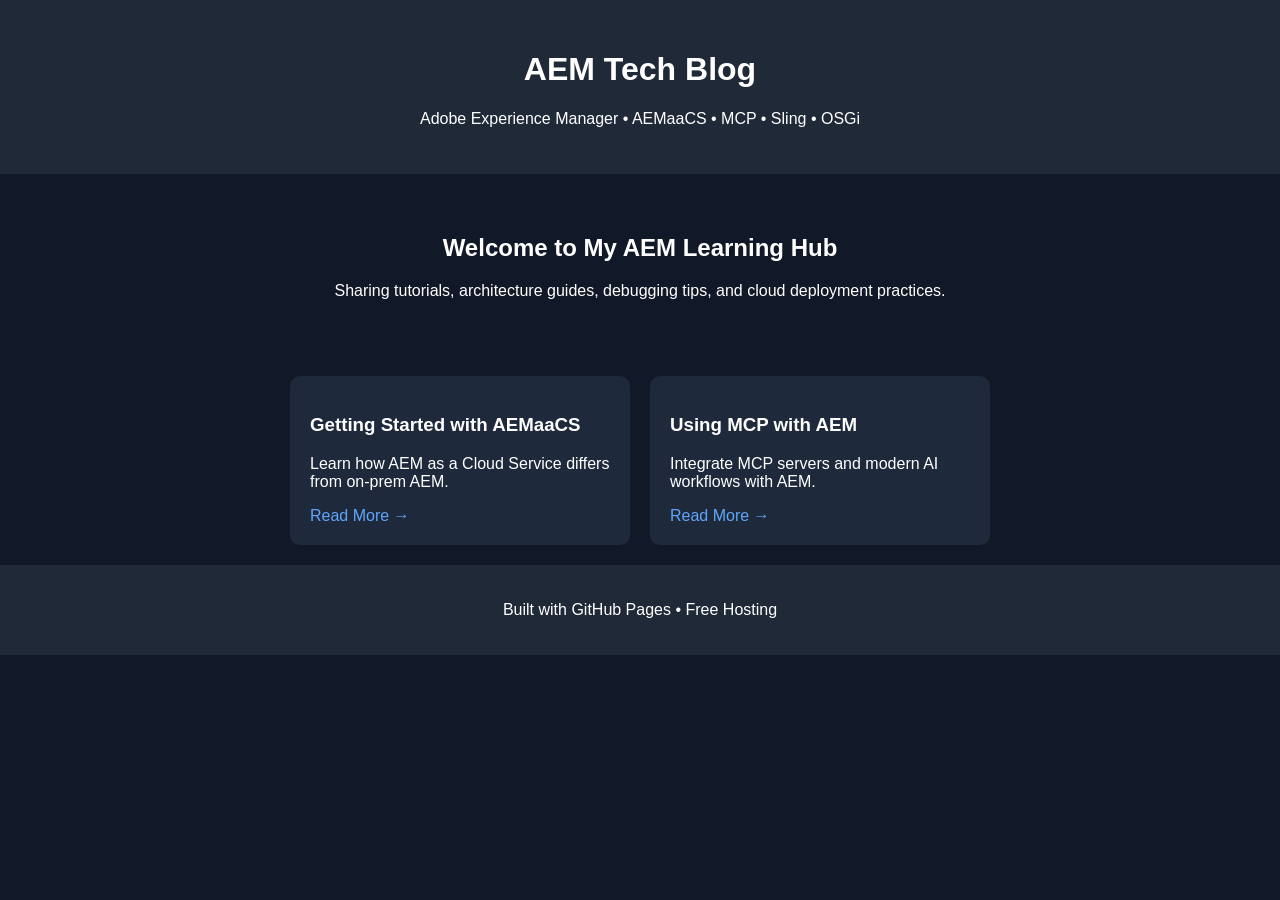
==== index.html @ c98680f0 "Initial blog setup" ====
<!DOCTYPE html>
<html lang="en">
<head>
  <meta charset="UTF-8">
  <meta name="viewport" content="width=device-width, initial-scale=1.0">
  <title>AEM Tech Blog</title>
  <link rel="stylesheet" href="style.css">
</head>
<body>
  <header>
    <h1>AEM Tech Blog</h1>
    <p>Adobe Experience Manager • AEMaaCS • MCP • Sling • OSGi</p>
  </header>

  <main>
    <section class="hero">
      <h2>Welcome to My AEM Learning Hub</h2>
      <p>Sharing tutorials, architecture guides, debugging tips, and cloud deployment practices.</p>
    </section>

    <section class="blogs">
      <div class="card">
        <h3>Getting Started with AEMaaCS</h3>
        <p>Learn how AEM as a Cloud Service differs from on-prem AEM.</p>
        <a href="blogs/aemaacs-guide.html">Read More →</a>
      </div>

      <div class="card">
        <h3>Using MCP with AEM</h3>
        <p>Integrate MCP servers and modern AI workflows with AEM.</p>
        <a href="blogs/mcp-guide.html">Read More →</a>
      </div>
    </section>
  </main>

  <footer>
    <p>Built with GitHub Pages • Free Hosting</p>
  </footer>
</body>
</html>
---- style.css ----
body {
  margin: 0;
  font-family: Arial, sans-serif;
  background: #111827;
  color: white;
}

header {
  background: #1f2937;
  padding: 30px;
  text-align: center;
}

.hero {
  padding: 40px;
  text-align: center;
}

.blogs {
  display: flex;
  gap: 20px;
  justify-content: center;
  padding: 20px;
  flex-wrap: wrap;
}

.card {
  background: #1e293b;
  padding: 20px;
  border-radius: 10px;
  width: 300px;
}

.card a {
  color: #60a5fa;
  text-decoration: none;
}

footer {
  text-align: center;
  padding: 20px;
  background: #1f2937;
}
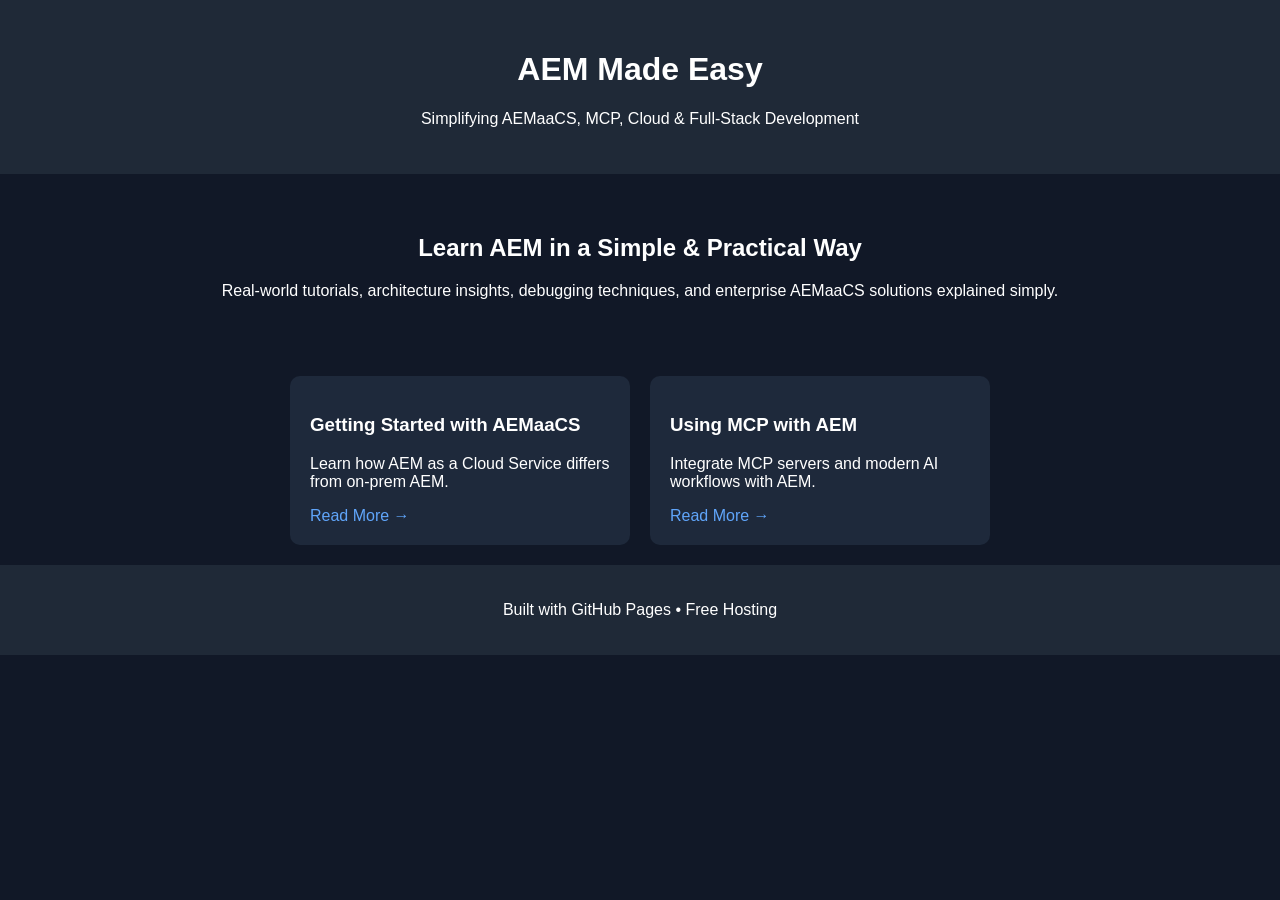
==== commit 580e75c8: "Update index.html" ====
--- a/index.html
+++ b/index.html
@@ -4,19 +4,19 @@
 <head>
   <meta charset="UTF-8">
   <meta name="viewport" content="width=device-width, initial-scale=1.0">
-  <title>AEM Tech Blog</title>
+  <title>AEM Made Easy</title>
   <link rel="stylesheet" href="style.css">
 </head>
 <body>
   <header>
-    <h1>AEM Tech Blog</h1>
-    <p>Adobe Experience Manager • AEMaaCS • MCP • Sling • OSGi</p>
+    <h1>AEM Made Easy</h1>
+    <p>Simplifying AEMaaCS, MCP, Cloud & Full-Stack Development</p>
   </header>
 
   <main>
     <section class="hero">
-      <h2>Welcome to My AEM Learning Hub</h2>
-      <p>Sharing tutorials, architecture guides, debugging tips, and cloud deployment practices.</p>
+      <h2>Learn AEM in a Simple & Practical Way</h2>
+      <p>Real-world tutorials, architecture insights, debugging techniques, and enterprise AEMaaCS solutions explained simply.</p>
     </section>
 
     <section class="blogs">
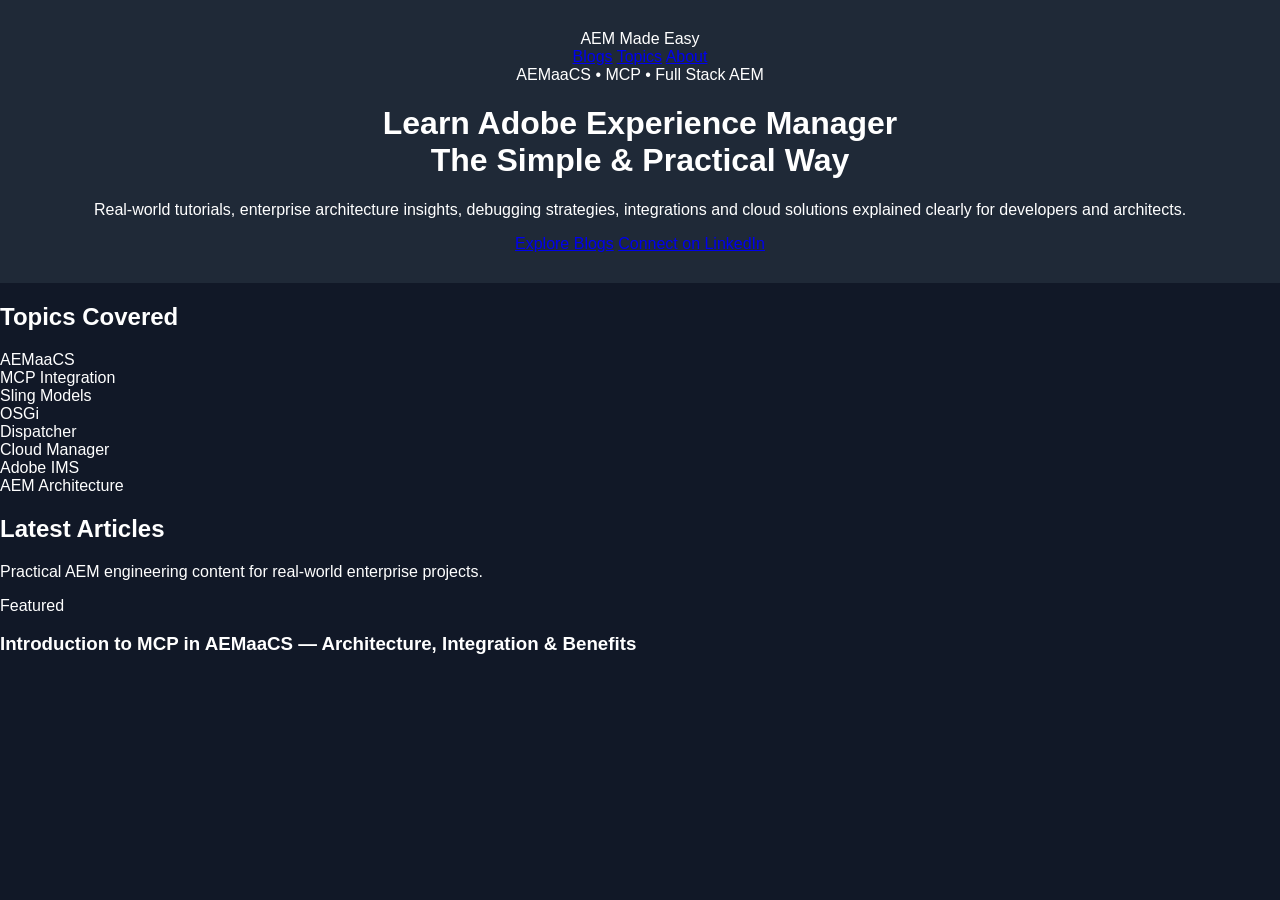
==== commit 9ab27b2a: "Update index.html" ====
--- a/index.html
+++ b/index.html
@@ -1,41 +1,77 @@
-
 <!DOCTYPE html>
 <html lang="en">
 <head>
   <meta charset="UTF-8">
   <meta name="viewport" content="width=device-width, initial-scale=1.0">
+  <meta name="description" content="AEM Made Easy - Learn AEMaaCS, MCP, Sling Models, Dispatcher, OSGi and Enterprise Adobe Experience Manager concepts in a simple and practical way.">
   <title>AEM Made Easy</title>
   <link rel="stylesheet" href="style.css">
+  <link rel="preconnect" href="https://fonts.googleapis.com">
+  <link rel="preconnect" href="https://fonts.gstatic.com" crossorigin>
+  <link href="https://fonts.googleapis.com/css2?family=Inter:wght@300;400;500;600;700;800&display=swap" rel="stylesheet">
 </head>
 <body>
-  <header>
-    <h1>AEM Made Easy</h1>
-    <p>Simplifying AEMaaCS, MCP, Cloud & Full-Stack Development</p>
+
+  <header class="hero-section">
+    <nav class="navbar">
+      <div class="logo">AEM Made Easy</div>
+
+      <div class="nav-links">
+        <a href="#blogs">Blogs</a>
+        <a href="#topics">Topics</a>
+        <a href="#about">About</a>
+      </div>
+    </nav>
+
+    <div class="hero-content">
+      <span class="badge">AEMaaCS • MCP • Full Stack AEM</span>
+
+      <h1>
+        Learn Adobe Experience Manager <br>
+        The Simple & Practical Way
+      </h1>
+
+      <p>
+        Real-world tutorials, enterprise architecture insights, debugging strategies,
+        integrations and cloud solutions explained clearly for developers and architects.
+      </p>
+
+      <div class="hero-buttons">
+        <a href="#blogs" class="primary-btn">Explore Blogs</a>
+        <a href="https://www.linkedin.com/" class="secondary-btn">Connect on LinkedIn</a>
+      </div>
+    </div>
   </header>
 
-  <main>
-    <section class="hero">
-      <h2>Learn AEM in a Simple & Practical Way</h2>
-      <p>Real-world tutorials, architecture insights, debugging techniques, and enterprise AEMaaCS solutions explained simply.</p>
-    </section>
 
-    <section class="blogs">
-      <div class="card">
-        <h3>Getting Started with AEMaaCS</h3>
-        <p>Learn how AEM as a Cloud Service differs from on-prem AEM.</p>
-        <a href="blogs/aemaacs-guide.html">Read More →</a>
-      </div>
+  <section class="topics-section" id="topics">
+    <h2>Topics Covered</h2>
 
-      <div class="card">
-        <h3>Using MCP with AEM</h3>
-        <p>Integrate MCP servers and modern AI workflows with AEM.</p>
-        <a href="blogs/mcp-guide.html">Read More →</a>
-      </div>
-    </section>
-  </main>
+    <div class="topics-grid">
+      <div class="topic-card">AEMaaCS</div>
+      <div class="topic-card">MCP Integration</div>
+      <div class="topic-card">Sling Models</div>
+      <div class="topic-card">OSGi</div>
+      <div class="topic-card">Dispatcher</div>
+      <div class="topic-card">Cloud Manager</div>
+      <div class="topic-card">Adobe IMS</div>
+      <div class="topic-card">AEM Architecture</div>
+    </div>
+  </section>
 
-  <footer>
-    <p>Built with GitHub Pages • Free Hosting</p>
-  </footer>
-</body>
+
+  <section class="blogs-section" id="blogs">
+    <div class="section-header">
+      <h2>Latest Articles</h2>
+      <p>Practical AEM engineering content for real-world enterprise projects.</p>
+    </div>
+
+    <div class="blog-grid">
+
+      <div class="blog-card featured-card">
+        <div class="tag">Featured</div>
+
+        <h3>
+          Introduction to MCP in AEMaaCS — Architecture, Integration & Benefits
+        </h3>
 </html>
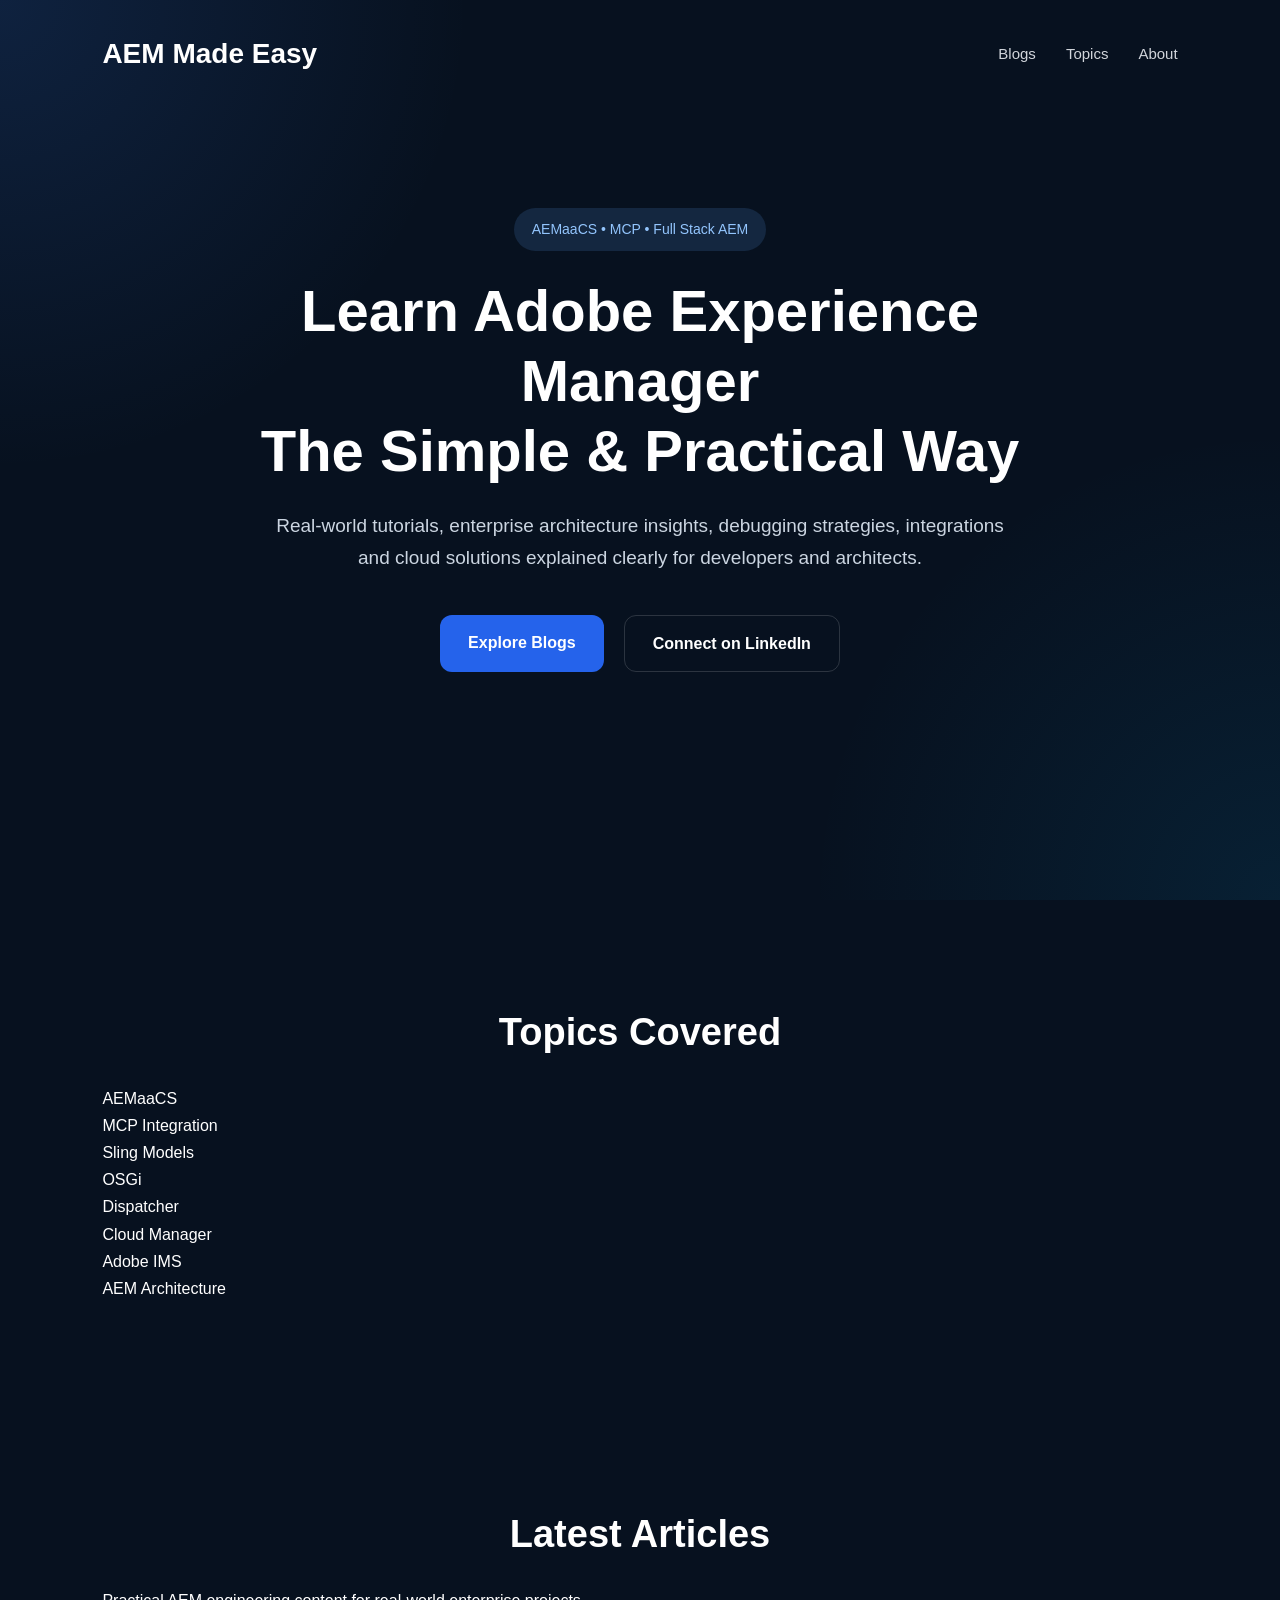
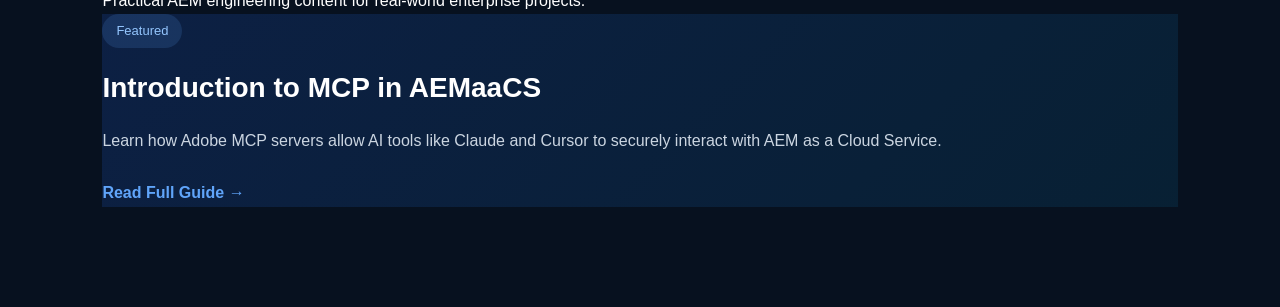
==== commit a286b3b5: "Update index.html" ====
--- a/index.html
+++ b/index.html
@@ -72,6 +72,15 @@
         <div class="tag">Featured</div>
 
         <h3>
-          Introduction to MCP in AEMaaCS — Architecture, Integration & Benefits
-        </h3>
+Introduction to MCP in AEMaaCS
+</h3>
+
+<p>
+Learn how Adobe MCP servers allow AI tools like Claude and Cursor
+to securely interact with AEM as a Cloud Service.
+</p>
+
+<a href="blogs/mcp-guide.html">
+Read Full Guide →
+</a>
 </html>
--- a/style.css
+++ b/style.css
@@ -1,44 +1,260 @@
+* {
+  margin: 0;
+  padding: 0;
+  box-sizing: border-box;
+}
+
+html {
+  scroll-behavior: smooth;
+}
 
 body {
-  margin: 0;
-  font-family: Arial, sans-serif;
-  background: #111827;
+  font-family: 'Inter', sans-serif;
+  background: #07111f;
+  color: #ffffff;
+  line-height: 1.7;
+}
+
+
+a {
+  text-decoration: none;
+}
+
+
+.hero-section {
+  min-height: 100vh;
+  padding: 30px 8%;
+  background:
+    radial-gradient(circle at top left, rgba(59,130,246,0.15), transparent 30%),
+    radial-gradient(circle at bottom right, rgba(14,165,233,0.10), transparent 30%),
+    #07111f;
+}
+
+
+.navbar {
+  display: flex;
+  justify-content: space-between;
+  align-items: center;
+  margin-bottom: 80px;
+}
+
+.logo {
+  font-size: 28px;
+  font-weight: 800;
+  color: #ffffff;
+}
+
+.nav-links {
+  display: flex;
+  gap: 30px;
+}
+
+.nav-links a {
+  color: #d1d5db;
+  font-size: 15px;
+  transition: 0.3s;
+}
+
+.nav-links a:hover {
+  color: #60a5fa;
+}
+
+
+.hero-content {
+  max-width: 850px;
+  margin: auto;
+  text-align: center;
+  padding-top: 50px;
+}
+
+
+.badge {
+  display: inline-block;
+  background: rgba(96,165,250,0.15);
+  color: #93c5fd;
+  padding: 10px 18px;
+  border-radius: 999px;
+  font-size: 14px;
+  margin-bottom: 25px;
+}
+
+.hero-content h1 {
+  font-size: 58px;
+  line-height: 1.2;
+  margin-bottom: 25px;
+  font-weight: 800;
+}
+
+.hero-content p {
+  color: #cbd5e1;
+  font-size: 19px;
+  max-width: 760px;
+  margin: auto;
+}
+
+.hero-buttons {
+  margin-top: 40px;
+  display: flex;
+  justify-content: center;
+  gap: 20px;
+  flex-wrap: wrap;
+}
+
+.primary-btn,
+.secondary-btn {
+  padding: 14px 28px;
+  border-radius: 12px;
+  font-weight: 600;
+  transition: 0.3s ease;
+}
+
+.primary-btn {
+  background: #2563eb;
   color: white;
 }
 
-header {
-  background: #1f2937;
+.primary-btn:hover {
+  transform: translateY(-2px);
+}
+
+.secondary-btn {
+  border: 1px solid rgba(255,255,255,0.15);
+  color: white;
+}
+
+.secondary-btn:hover {
+  background: rgba(255,255,255,0.05);
+}
+
+
+.topics-section,
+.blogs-section,
+.about-section {
+  padding: 100px 8%;
+}
+
+.topics-section h2,
+.section-header h2,
+.about-box h2 {
+  font-size: 38px;
+  margin-bottom: 20px;
+  text-align: center;
+}
+
+.featured-card {
+  background: linear-gradient(
+    135deg,
+    rgba(37,99,235,0.18),
+    rgba(14,165,233,0.10)
+  );
+}
+
+.tag {
+  display: inline-block;
+  background: rgba(96,165,250,0.15);
+  color: #93c5fd;
+  padding: 6px 14px;
+  border-radius: 999px;
+  font-size: 13px;
+  margin-bottom: 20px;
+}
+
+.blog-card h3 {
+  font-size: 28px;
+  margin-bottom: 20px;
+  line-height: 1.4;
+}
+
+.blog-card p {
+  color: #cbd5e1;
+  margin-bottom: 25px;
+}
+
+.blog-card a {
+  color: #60a5fa;
+  font-weight: 600;
+}
+
+.about-box {
+  max-width: 900px;
+  margin: auto;
+  text-align: center;
+}
+
+.about-box p {
+  color: #cbd5e1;
+  margin-top: 20px;
+  font-size: 18px;
+}
+
+footer {
+  border-top: 1px solid rgba(255,255,255,0.08);
+  text-align: center;
   padding: 30px;
-  text-align: center;
-}
-
-.hero {
-  padding: 40px;
-  text-align: center;
-}
-
-.blogs {
-  display: flex;
-  gap: 20px;
-  justify-content: center;
-  padding: 20px;
-  flex-wrap: wrap;
-}
-
-.card {
-  background: #1e293b;
-  padding: 20px;
-  border-radius: 10px;
-  width: 300px;
-}
-
-.card a {
-  color: #60a5fa;
-  text-decoration: none;
-}
-
-footer {
-  text-align: center;
-  padding: 20px;
-  background: #1f2937;
-}
+  color: #94a3b8;
+}
+.blog-container {
+  max-width: 900px;
+  margin: auto;
+  padding: 80px 20px;
+}
+
+.blog-container h1 {
+  font-size: 52px;
+  margin-bottom: 20px;
+  line-height: 1.2;
+}
+
+.blog-subtitle {
+  font-size: 20px;
+  color: #cbd5e1;
+  margin-bottom: 40px;
+}
+
+.blog-container h2 {
+  margin-top: 60px;
+  margin-bottom: 20px;
+  font-size: 34px;
+}
+
+.blog-container p,
+.blog-container li {
+  color: #d1d5db;
+  font-size: 18px;
+  line-height: 1.8;
+}
+
+.blog-container ul {
+  margin-top: 20px;
+  padding-left: 25px;
+}
+
+.blog-image {
+  width: 100%;
+  border-radius: 20px;
+  margin: 40px 0;
+}
+
+
+@media (max-width: 768px) {
+
+  .navbar {
+    flex-direction: column;
+    gap: 20px;
+  }
+
+  .hero-content h1 {
+    font-size: 40px;
+  }
+
+  .hero-content p {
+    font-size: 17px;
+  }
+
+  .topics-section,
+  .blogs-section,
+  .about-section {
+    padding: 80px 6%;
+  }
+
+}
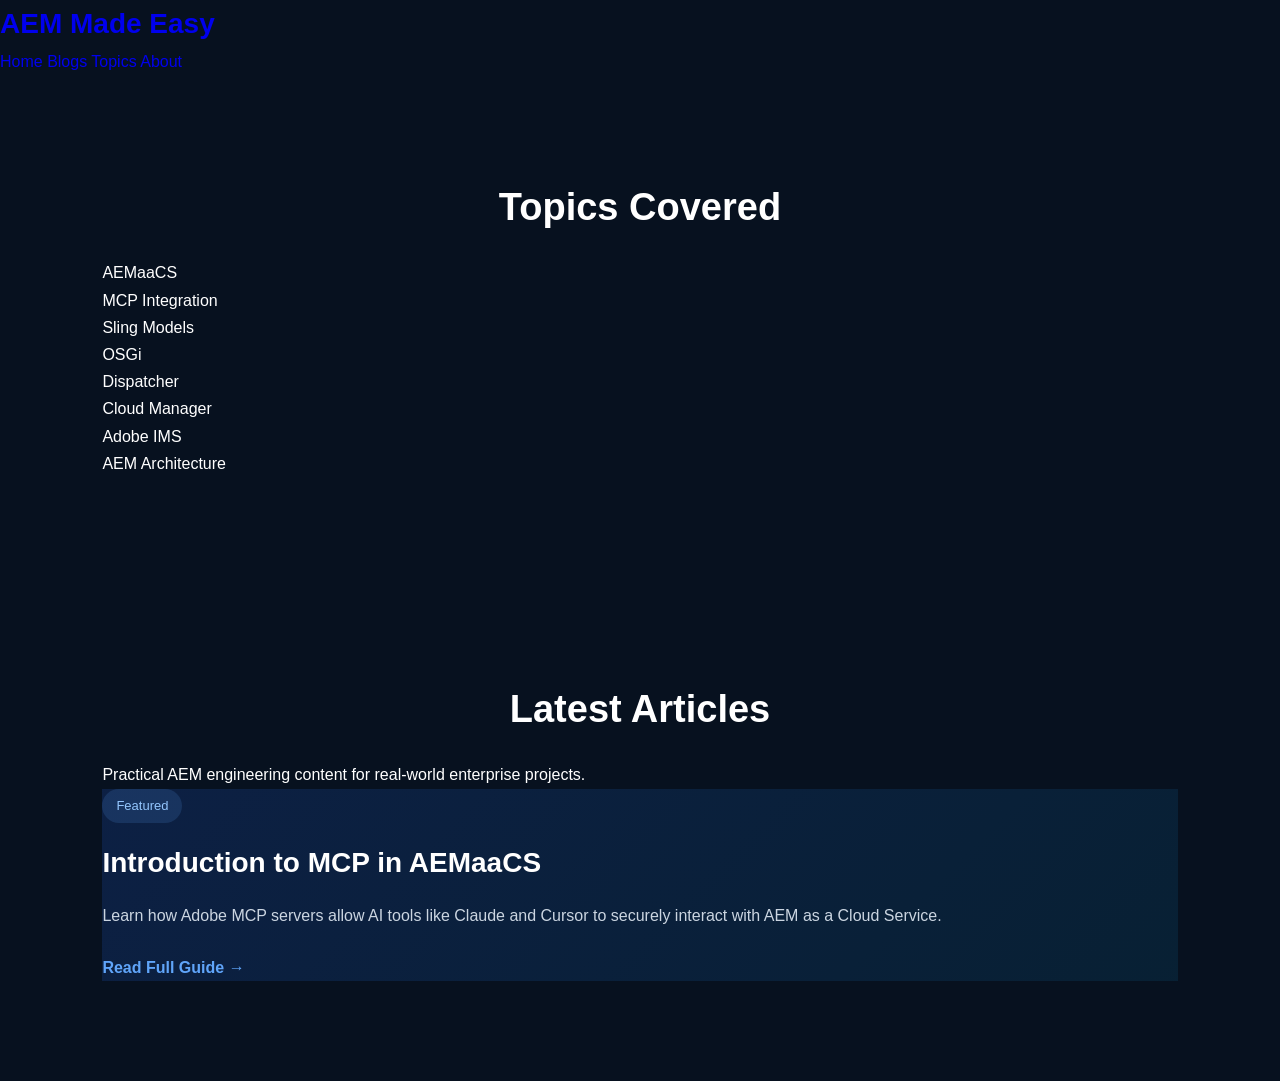
==== commit 4404b443: "Update index.html" ====
--- a/index.html
+++ b/index.html
@@ -12,36 +12,39 @@
 </head>
 <body>
 
-  <header class="hero-section">
-    <nav class="navbar">
-      <div class="logo">AEM Made Easy</div>
+<header class="site-header">
 
-      <div class="nav-links">
-        <a href="#blogs">Blogs</a>
-        <a href="#topics">Topics</a>
-        <a href="#about">About</a>
-      </div>
+  <div class="header-container">
+
+    <div class="logo">
+      <a href="../index.html">
+        AEM Made Easy
+      </a>
+    </div>
+
+    <nav class="nav-menu">
+
+      <a href="../index.html">
+        Home
+      </a>
+
+      <a href="#blogs">
+        Blogs
+      </a>
+
+      <a href="#topics">
+        Topics
+      </a>
+
+      <a href="#about">
+        About
+      </a>
+
     </nav>
 
-    <div class="hero-content">
-      <span class="badge">AEMaaCS • MCP • Full Stack AEM</span>
+  </div>
 
-      <h1>
-        Learn Adobe Experience Manager <br>
-        The Simple & Practical Way
-      </h1>
-
-      <p>
-        Real-world tutorials, enterprise architecture insights, debugging strategies,
-        integrations and cloud solutions explained clearly for developers and architects.
-      </p>
-
-      <div class="hero-buttons">
-        <a href="#blogs" class="primary-btn">Explore Blogs</a>
-        <a href="https://www.linkedin.com/" class="secondary-btn">Connect on LinkedIn</a>
-      </div>
-    </div>
-  </header>
+</header>
 
 
   <section class="topics-section" id="topics">
--- a/style.css
+++ b/style.css
@@ -234,6 +234,56 @@
   border-radius: 20px;
   margin: 40px 0;
 }
+.blog-container {
+  max-width: 950px;
+  margin: auto;
+  padding: 80px 20px;
+}
+
+.blog-container h1 {
+  font-size: 52px;
+  line-height: 1.2;
+  margin-bottom: 20px;
+}
+
+.blog-subtitle {
+  font-size: 20px;
+  color: #cbd5e1;
+  margin-bottom: 50px;
+}
+
+.blog-container h2 {
+  margin-top: 60px;
+  margin-bottom: 20px;
+  font-size: 34px;
+}
+
+.blog-container p,
+.blog-container li {
+  color: #d1d5db;
+  font-size: 18px;
+  line-height: 1.8;
+}
+
+.blog-container ul,
+.blog-container ol {
+  padding-left: 25px;
+  margin-top: 20px;
+}
+
+.blog-image {
+  width: 100%;
+  border-radius: 20px;
+  margin: 50px 0;
+}
+
+pre {
+  background: rgba(255,255,255,0.05);
+  padding: 20px;
+  border-radius: 12px;
+  overflow-x: auto;
+  margin: 20px 0;
+}
 
 
 @media (max-width: 768px) {
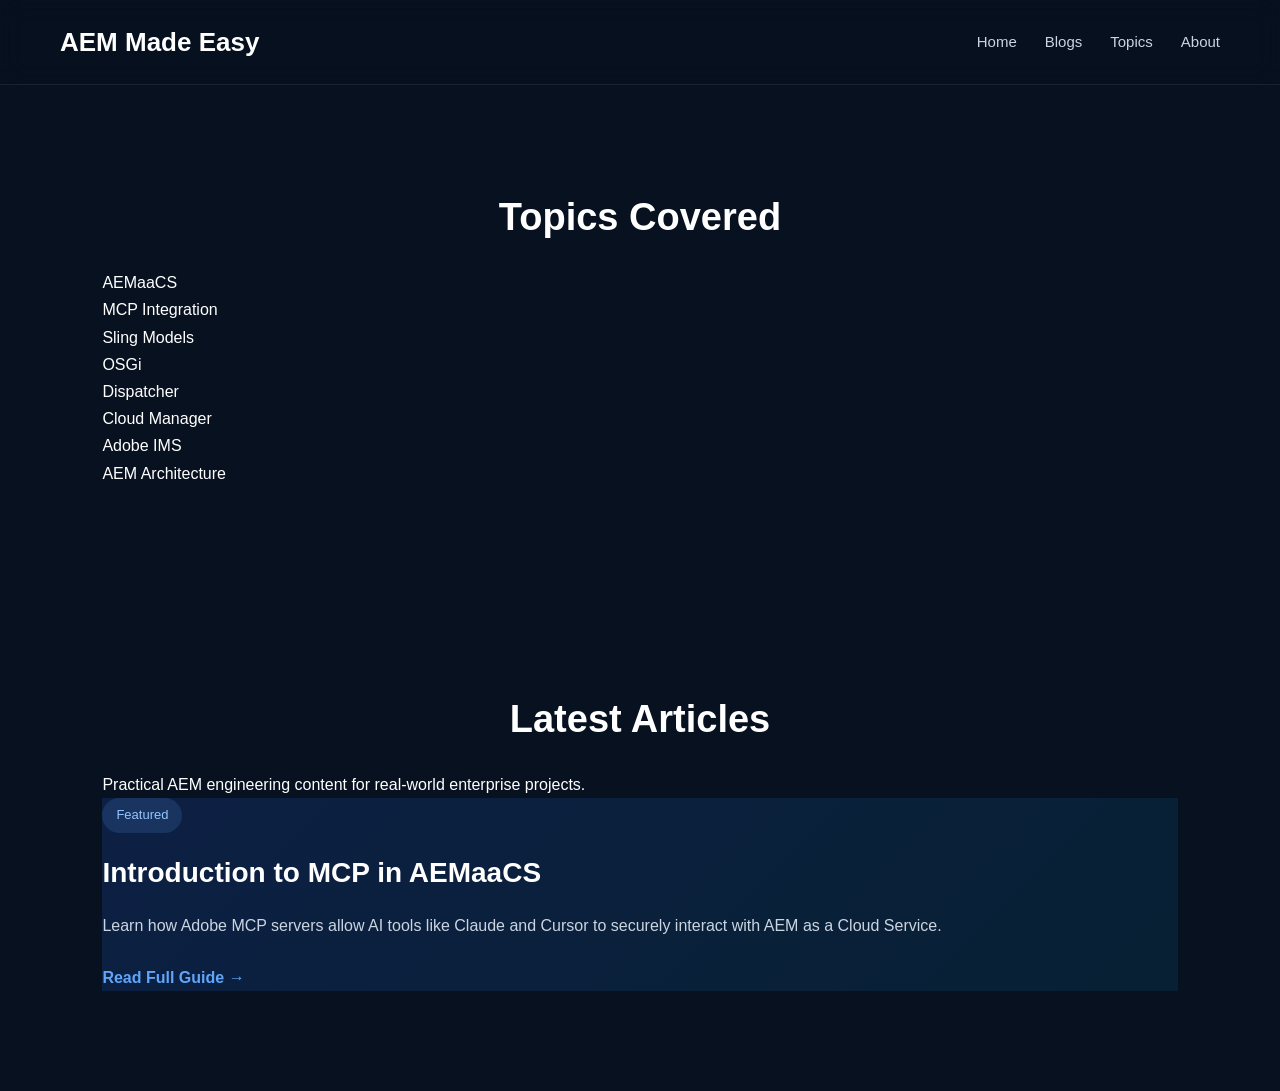
==== commit 0014adf1: "Update index.html" ====
--- a/index.html
+++ b/index.html
@@ -1,6 +1,7 @@
 <!DOCTYPE html>
 <html lang="en">
 <head>
+  <meta name="google-site-verification" content="o4hAbKTAD6RF9c3SX9y4SktxQORBOjqPglxW_u2sMJM" />
   <meta charset="UTF-8">
   <meta name="viewport" content="width=device-width, initial-scale=1.0">
   <meta name="description" content="AEM Made Easy - Learn AEMaaCS, MCP, Sling Models, Dispatcher, OSGi and Enterprise Adobe Experience Manager concepts in a simple and practical way.">
--- a/style.css
+++ b/style.css
@@ -2,6 +2,87 @@
   margin: 0;
   padding: 0;
   box-sizing: border-box;
+}
+.site-header {
+
+  position: sticky;
+  top: 0;
+  z-index: 1000;
+
+  backdrop-filter: blur(14px);
+
+  background: rgba(7,17,31,0.85);
+
+  border-bottom: 1px solid rgba(255,255,255,0.08);
+
+}
+
+.header-container {
+
+  max-width: 1200px;
+  margin: auto;
+
+  padding: 18px 20px;
+
+  display: flex;
+  justify-content: space-between;
+  align-items: center;
+
+}
+
+.logo a {
+
+  font-size: 26px;
+  font-weight: 800;
+
+  color: white;
+
+  text-decoration: none;
+
+}
+
+.nav-menu {
+
+  display: flex;
+  gap: 28px;
+
+}
+
+.nav-menu a {
+
+  color: #cbd5e1;
+
+  text-decoration: none;
+
+  font-size: 15px;
+
+  transition: 0.3s ease;
+
+}
+
+.nav-menu a:hover {
+
+  color: #60a5fa;
+
+}
+
+@media (max-width: 768px) {
+
+  .header-container {
+
+    flex-direction: column;
+    gap: 16px;
+
+  }
+
+  .nav-menu {
+
+    gap: 18px;
+    flex-wrap: wrap;
+    justify-content: center;
+
+  }
+
 }
 
 html {
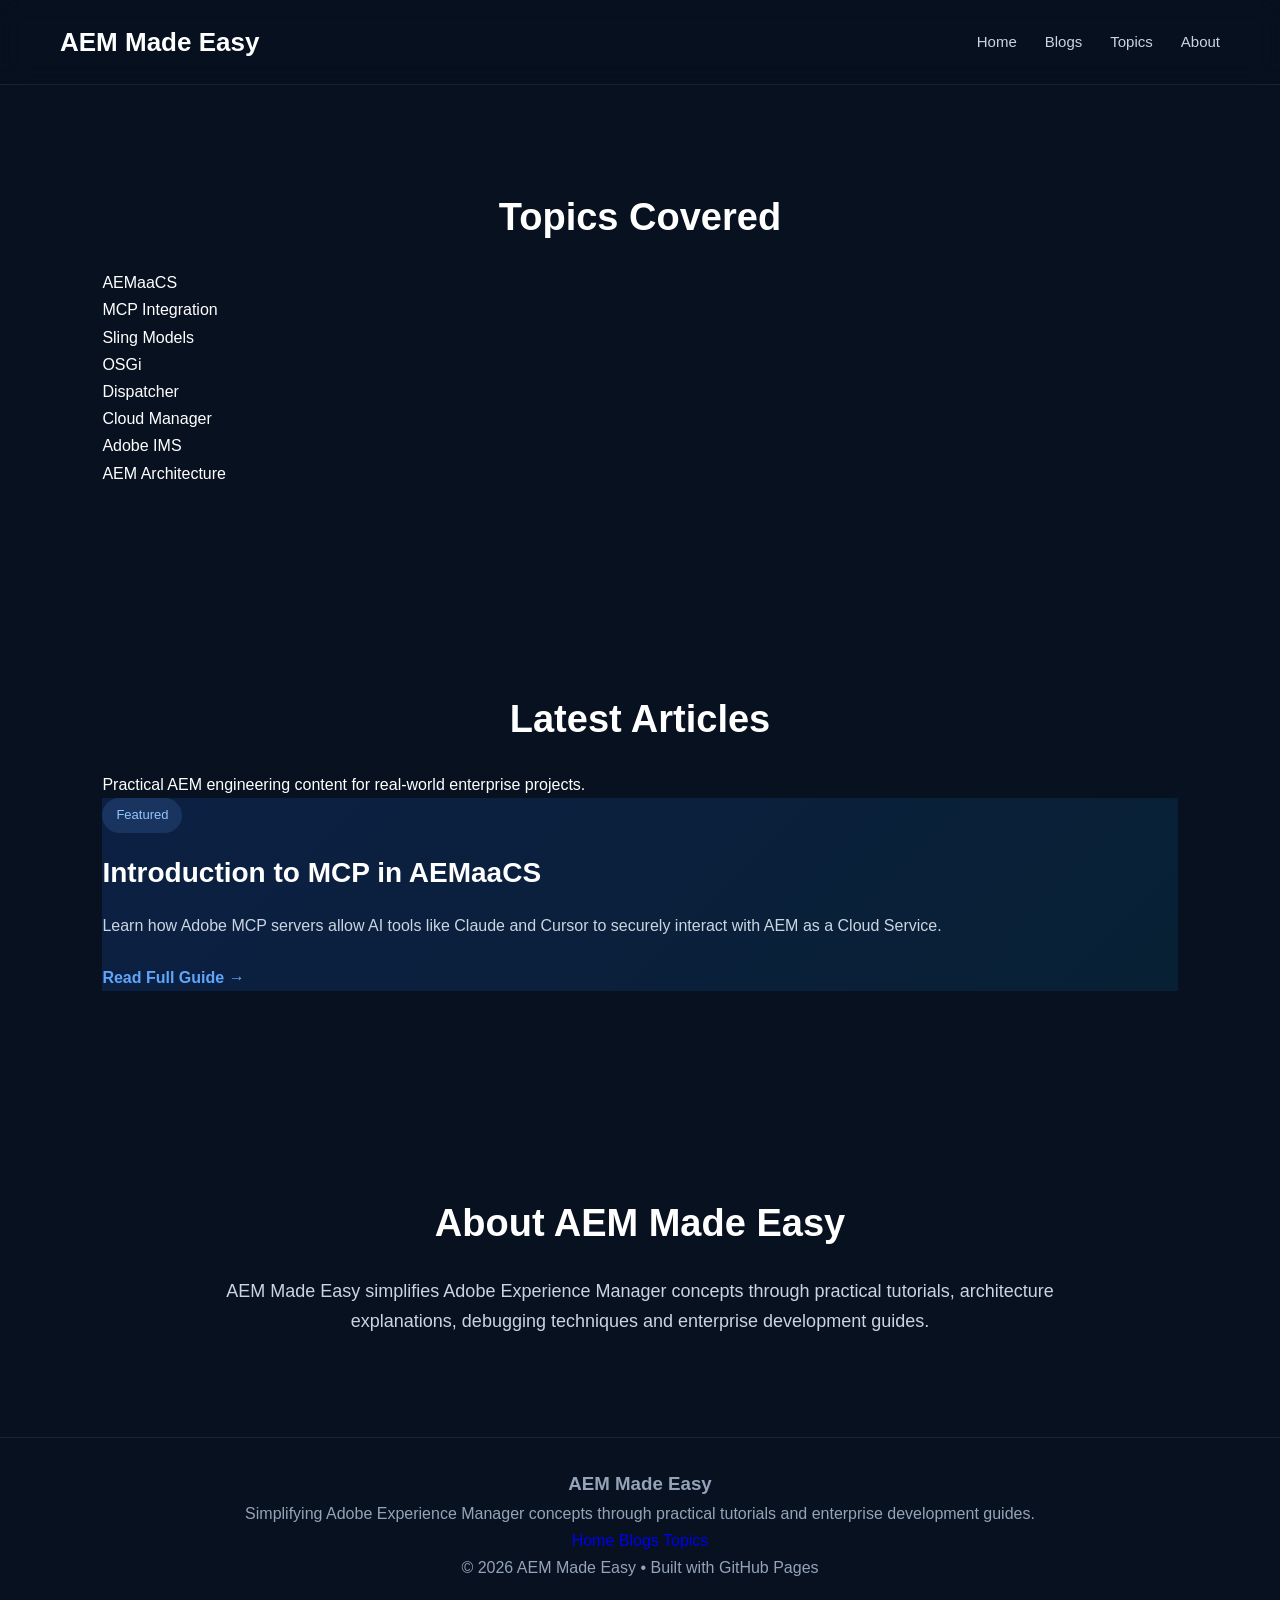
==== commit e9cff69f: "Update index.html" ====
--- a/index.html
+++ b/index.html
@@ -87,4 +87,62 @@
 <a href="blogs/mcp-guide.html">
 Read Full Guide →
 </a>
+              </div>
+
+    </div>
+
+  </section>
+
+
+  <section class="about-section" id="about">
+
+    <div class="about-box">
+
+      <h2>
+        About AEM Made Easy
+      </h2>
+
+      <p>
+        AEM Made Easy simplifies Adobe Experience Manager concepts
+        through practical tutorials, architecture explanations,
+        debugging techniques and enterprise development guides.
+      </p>
+
+    </div>
+
+  </section>
+
+
+  <footer class="site-footer">
+
+    <div class="footer-content">
+
+      <h3>
+        AEM Made Easy
+      </h3>
+
+      <p>
+        Simplifying Adobe Experience Manager concepts through practical tutorials and enterprise development guides.
+      </p>
+
+      <div class="footer-links">
+
+        <a href="#home">Home</a>
+        <a href="#blogs">Blogs</a>
+        <a href="#topics">Topics</a>
+
+      </div>
+
+      <p class="copyright">
+        © 2026 AEM Made Easy • Built with GitHub Pages
+      </p>
+
+    </div>
+
+  </footer>
+
+
+</body>
+
 </html>
+</html>
